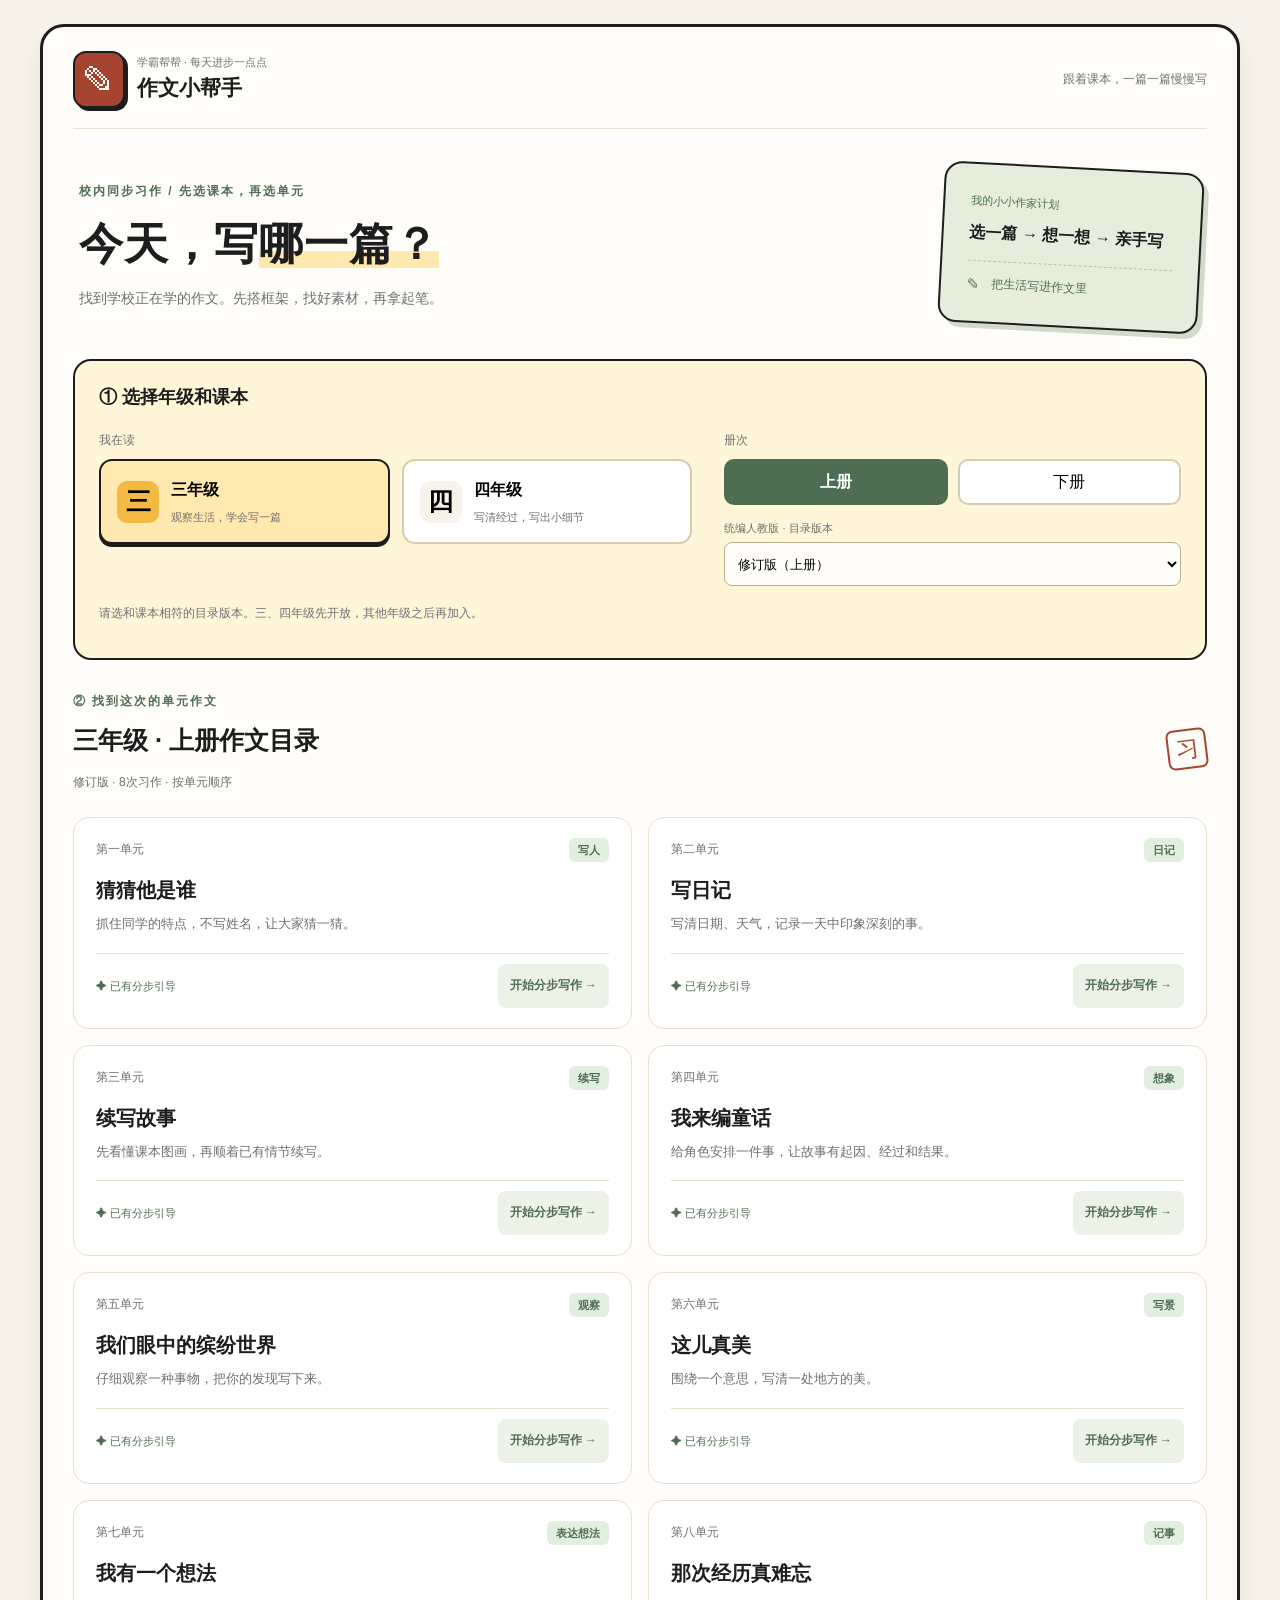
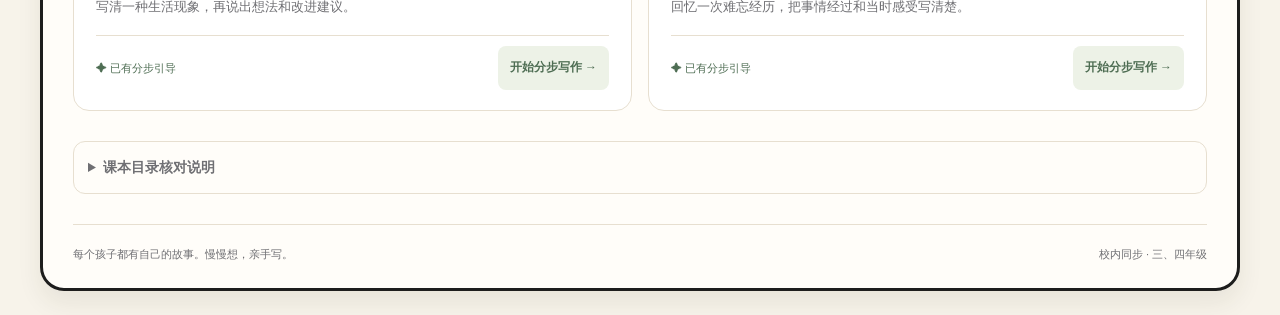
==== course.html @ c0db5a36 "Complete guided composition lessons for grades three and four" ====
<!doctype html>
<html lang="zh-CN"><head><meta charset="utf-8"><meta name="viewport" content="width=device-width,initial-scale=1"><meta name="theme-color" content="#f7f3ea"><title>作文小帮手 · 学霸帮帮</title><link rel="stylesheet" href="styles.css"><link rel="stylesheet" href="catalog.css"><link rel="stylesheet" href="course.css"></head><body><main class="app-shell">
<header class="topbar"><a class="brand" href="index.html"><span class="brand-mark">✎</span><span><small>学霸帮帮 · 每天进步一点点</small><strong>作文小帮手</strong></span></a><span id="save-status" role="status">素材保存在这台设备</span></header>
<div class="topic-heading"><a class="secondary" id="back-catalog" href="index.html">← 返回作文目录</a><div><p class="eyebrow" id="topic-context"></p><h1 id="topic-title"></h1><p class="intro" id="topic-goal"></p></div></div>
<nav class="modes" aria-label="写作阶段"><button data-mode="outline">① 看全篇框架</button><button data-mode="prepare">② 一起找素材</button><button data-mode="write">③ 拿起笔来写</button></nav>
<div class="workspace"><aside class="map-panel"><div class="section-heading"><h2>我的作文树</h2><span id="progress"></span></div><p class="muted">点任一枝条，都能找到小提示</p><div class="tree-root" id="tree-title"></div><nav id="mindmap" class="tree" aria-label="作文思维导图"></nav><div class="paper-note">✎ 准备一张草稿纸<br>画符号，记关键词。<br>用自己的经历亲手写。</div><button class="text-button" id="restart">重新准备这一课</button></aside><section class="editor" id="editor" aria-labelledby="panel-title"></section></div>
<footer>每个孩子都有自己的故事。慢慢想，亲手写。<span>离线使用 · 无 AI · 进度仅存本机</span></footer></main><script src="catalog.js"></script><script src="courses.js"></script><script src="course-app.js"></script></body></html>
---- styles.css ----
:root{--bg:#f7f3ea;--panel:#fffdf9;--ink:#1d1d1d;--muted:#6f6f73;--accent:#f4b942;--accent-soft:#ffe9ae;--line:#e7dfd0;--green:#4ea66a;--moss:#4e6d53;--shadow:0 12px 25px rgba(54,46,22,.08)}
*{box-sizing:border-box}body{margin:0;background:var(--bg);color:var(--ink);font-family:"Microsoft YaHei","PingFang SC","Segoe UI",sans-serif;padding:24px;line-height:1.65}button,input{font:inherit}button{cursor:pointer;min-height:44px}button:disabled{cursor:default;opacity:.45}button:focus-visible,a:focus-visible,input:focus-visible,summary:focus-visible{outline:3px solid var(--moss);outline-offset:4px}a{color:inherit;text-decoration:none}.app-shell{max-width:1200px;margin:auto;background:var(--panel);border:3px solid var(--ink);border-radius:24px;box-shadow:var(--shadow);padding:24px 30px}.topbar,.section-heading{display:flex;align-items:center;justify-content:space-between;gap:15px}.topbar{border-bottom:1px solid var(--line);padding-bottom:20px}.brand{display:flex;gap:12px;align-items:center}.brand-mark{font-size:32px;background:var(--accent);border:2px solid var(--ink);border-radius:13px;width:52px;text-align:center;box-shadow:3px 3px 0 var(--ink)}.brand small,.brand strong{display:block}.brand small{font-size:11px;color:var(--muted)}.brand strong{font-size:21px}#save-status{font-size:12px;color:var(--muted)}.hero{display:grid;grid-template-columns:1.3fr 1fr;align-items:center;gap:30px;padding:32px 12px}.eyebrow{font-size:12px;letter-spacing:2px;color:var(--moss);font-weight:bold}h1{font-size:42px;line-height:1.35;margin:10px 0;letter-spacing:1px}h1 span{background:linear-gradient(transparent 65%,var(--accent-soft) 65%)}.hero p{color:var(--muted);font-size:14px}.paper-art{max-width:360px;justify-self:center;transform:rotate(3deg);padding:22px;background:#fff6da;border:2px solid var(--ink);border-radius:15px;box-shadow:7px 7px 0 #e6dfcc;text-align:center}.paper-art div{border:2px solid var(--ink);border-radius:30px;padding:8px;background:white;margin:15px}.paper-art span:not(.art-label){font-size:12px;background:#e1efdf;border-radius:8px;padding:8px}.art-label{font-weight:bold;font-size:12px}.modes{display:flex;gap:8px;border-bottom:1px solid var(--line);padding-bottom:20px}.modes button{flex:1;border:2px solid var(--line);border-radius:12px;background:white;padding:10px;font-weight:bold}.modes button.active{border-color:var(--ink);background:var(--accent);box-shadow:0 3px 0 var(--ink)}.workspace{display:grid;grid-template-columns:310px minmax(0,1fr);gap:24px;padding-top:26px}.map-panel{padding:18px;background:#f4f5ed;border:1px solid #dce2d6;border-radius:18px;align-self:start;position:sticky;top:16px}h2{font-size:20px;margin:0}#progress{font-size:12px;color:var(--moss)}.muted{font-size:12px;color:var(--muted)}.tree-root{background:var(--moss);color:white;text-align:center;padding:13px;border-radius:12px;font-weight:bold;font-size:14px}.tree{margin:14px 0 14px 10px;border-left:2px solid #bbcdb7;padding-left:20px;display:grid;gap:9px}.node{position:relative;text-align:left;border:1px solid #cbd6c4;background:white;border-radius:10px;padding:10px 12px;font-size:14px}.node:before{content:"";position:absolute;left:-22px;top:50%;width:20px;border-top:2px solid #bbcdb7}.node small{display:block;color:var(--muted);font-size:11px}.node.active{border:2px solid var(--ink);background:var(--accent-soft)}.node.done .node-label:after{content:" ✓";color:var(--moss)}.paper-note{font-size:13px;color:#705b33;background:#fff1d3;border-radius:10px;padding:14px}.text-button{border:0;background:transparent;color:var(--muted);font-size:12px;margin-top:10px;text-decoration:underline}.editor{border:2px solid var(--ink);border-radius:18px;background:white;padding:26px;min-width:0}.tag{display:inline-block;background:#e1efdf;color:var(--moss);border-radius:6px;padding:3px 9px;font-size:11px;font-weight:bold}.editor h2{font-size:25px;margin:12px 0}.intro{color:var(--muted);font-size:14px}.budget{display:grid;gap:8px;margin:20px 0}.budget button{display:flex;justify-content:space-between;align-items:center;text-align:left;background:var(--panel);border:1px solid var(--line);border-radius:10px;padding:10px 14px}.budget small{color:var(--muted)}.primary,.secondary{padding:11px 18px;border:2px solid var(--ink);border-radius:10px;font-weight:bold}.primary{background:var(--accent);box-shadow:0 3px 0 var(--ink)}.secondary{background:white}.actions{display:flex;gap:10px;justify-content:space-between;margin-top:24px}.question{border:0;padding:0;margin:18px 0}.question legend{font-size:15px;font-weight:bold;margin-bottom:10px}.choices{display:flex;flex-wrap:wrap;gap:9px}.choice{border:1px solid var(--line);border-radius:10px;background:var(--panel);padding:9px 13px}.choice[aria-pressed=true]{background:var(--accent-soft);border:2px solid var(--ink)}.input-label{display:block;margin:14px 0;font-size:14px}input{border:1px solid #bcb6a8;border-radius:8px;padding:9px;width:100%;margin-top:6px;background:var(--panel)}.hint,.example,.saved-material{padding:15px 18px;border-radius:12px;margin:18px 0;font-size:14px}.hint{background:#fff4d9;border:1px dashed #d8b45e}.example{background:#eef4ec;border:1px solid #d6e3d0}.example p{margin:8px 0}.example small{color:var(--moss)}.saved-material{background:var(--panel);border:1px solid var(--line)}.words{display:flex;gap:8px;flex-wrap:wrap;margin:10px 0}.words span{background:white;border:1px solid #d6e3d0;border-radius:6px;padding:3px 9px;font-size:12px}.check{display:flex;gap:9px;align-items:flex-start;margin:15px 0;font-size:14px}.check input{width:18px;height:18px;margin:4px 0;flex:none}details{margin:18px 0;border:1px solid var(--line);border-radius:12px;padding:14px}summary{cursor:pointer;font-size:14px;font-weight:bold}.sample-body{white-space:pre-line;font-size:15px;line-height:2;text-indent:2em}.feedback{color:var(--moss);font-size:13px}.feedback.wrong{color:#a23f30}.writing-checks{background:#eef4ec;padding:16px;border-radius:12px}footer{display:flex;justify-content:space-between;color:var(--muted);font-size:11px;margin-top:30px;padding-top:20px;border-top:1px solid var(--line)}@media(max-width:850px){body{padding:12px}.app-shell{padding:18px}.hero{grid-template-columns:1fr;padding:22px 0}.paper-art{display:none}h1{font-size:34px}.workspace{grid-template-columns:1fr}.map-panel{position:static}.tree{grid-template-columns:repeat(2,minmax(0,1fr))}.editor{padding:18px}#save-status{max-width:125px}.modes button{font-size:12px;padding:8px}footer{display:block}}@media print{body{padding:0;background:white}.app-shell{border:0;box-shadow:none}.hero,.modes,.actions,.text-button,.topbar,#save-status,footer{display:none}.workspace{display:block}.map-panel{position:static;break-inside:avoid}.editor{margin-top:20px;border:1px solid #ddd}.tree{grid-template-columns:repeat(2,1fr)}details>*{display:block!important}.check input{appearance:auto}}

.brand-mark{background:#a64432;color:#fffdf9}.editor{scroll-margin-top:20px}.node{overflow-wrap:anywhere}
---- catalog.css ----
.catalog-hero{display:flex;align-items:center;justify-content:space-between;gap:30px;padding:38px 6px 32px}.catalog-hero h1{font-size:44px}.catalog-hero h1 span{background:linear-gradient(transparent 65%,var(--accent-soft) 65%)}.catalog-hero p:not(.eyebrow){color:var(--muted);font-size:14px}.catalog-sticker{background:#e6eddc;border:2px solid var(--ink);border-radius:18px;padding:23px 26px;transform:rotate(3deg);box-shadow:5px 5px 0 #d2dbc9;min-width:260px;line-height:2.4}.catalog-sticker span,.catalog-sticker strong{display:block}.catalog-sticker span{font-size:11px;color:var(--moss)}.catalog-sticker strong{font-size:16px}.catalog-sticker div{border-top:1px dashed #b5c3aa;font-size:12px;color:var(--moss);padding-top:8px;margin-top:8px}.header-note{font-size:12px;color:var(--muted)}.book-picker{background:#fff5d9;border:2px solid var(--ink);border-radius:18px;padding:22px 24px}.book-picker h2{font-size:18px}.picker-grid{display:grid;grid-template-columns:1.3fr 1fr;gap:32px;margin:18px 0}.picker-label,.edition-label{display:block;font-size:12px;color:var(--muted);margin-bottom:8px}.grade-options{display:flex;gap:12px}.grade-options button{display:flex;align-items:center;gap:12px;flex:1;border:2px solid #d8ccae;background:white;border-radius:13px;padding:16px;text-align:left}.grade-number{display:grid;place-items:center;border-radius:10px;background:#f7f3ea;width:42px;height:42px;font-size:25px;font-weight:bold;flex:none}.grade-options small{display:block;color:var(--muted);font-size:11px;margin-top:5px}.grade-options button.active{border-color:var(--ink);background:var(--accent-soft);box-shadow:0 3px 0 var(--ink)}.grade-options button.active .grade-number{background:var(--accent)}.semester-options{display:flex;gap:10px;margin-bottom:14px}.semester-options button{border:2px solid #d8ccae;border-radius:10px;padding:8px 24px;background:white;flex:1}.semester-options button.active{background:var(--moss);border-color:var(--moss);color:white;font-weight:bold}.edition-label{font-size:11px;margin:10px 0 5px}select{font:inherit;width:100%;padding:9px;border:1px solid #bcaf8f;border-radius:8px;background:var(--panel);min-height:44px;font-size:13px}select:focus-visible{outline:3px solid var(--moss);outline-offset:3px}.catalog-section{padding-top:32px}.catalog-section h2{font-size:25px}.catalog-section .eyebrow{margin:0 0 8px}.catalog-seal{width:40px;height:40px;border:2px solid #a64432;color:#a64432;border-radius:7px;display:grid;place-items:center;font-size:23px;transform:rotate(-7deg)}.catalog-grid{display:grid;grid-template-columns:repeat(2,minmax(0,1fr));gap:16px;margin-top:12px}.lesson-card{border:1px solid var(--line);border-radius:16px;padding:20px 22px;background:white;display:flex;flex-direction:column;transition:border-color .15s}.lesson-card:hover{border-color:#9cae92}.lesson-meta{display:flex;align-items:center;justify-content:space-between;gap:12px;font-size:12px;color:var(--muted)}.lesson-card h3{font-size:20px;margin:12px 0 6px}.lesson-card p{color:var(--muted);font-size:13px;margin:0 0 18px;flex:1}.lesson-bottom{display:flex;align-items:center;justify-content:space-between;gap:10px;border-top:1px solid var(--line);padding-top:10px}.lesson-bottom small{font-size:11px;color:var(--moss)}.lesson-link{border:0;border-radius:8px;background:#edf2e7;color:var(--moss);font-weight:bold;padding:7px 12px;font-size:12px}.lesson-link:hover{background:var(--accent-soft)}.topic-detail{margin-top:26px;padding:24px;border:2px solid var(--ink);border-radius:18px;background:white;scroll-margin-top:20px}.topic-detail h2{font-size:26px}.lesson-route{margin:20px 0;border-left:2px solid #c6d4bd;padding-left:18px}.lesson-route h3{font-size:16px}.lesson-route>div{display:flex;align-items:center;gap:12px;margin:8px 0;background:#f4f6ee;border-radius:10px;padding:10px;font-size:14px}.lesson-route>div span{border-radius:50%;background:#dfe9d4;width:27px;text-align:center;font-size:12px}.start-topic{display:inline-block;margin-top:20px}.availability-note{font-size:13px;color:var(--muted);margin-top:20px}.empty-catalog{grid-column:1/-1;padding:25px;border:1px dashed #c6bda9;border-radius:12px;background:#fffaf0}.empty-catalog p{color:var(--muted);font-size:14px}.catalog-sources{font-size:12px;color:var(--muted);margin-top:30px}.catalog-sources a{color:var(--moss);text-decoration:underline}.topic-heading{display:flex;align-items:center;gap:20px;margin-top:20px}.topic-heading h2{font-size:25px}.topic-heading p{margin:5px 0}.topic-heading a{flex:none;font-size:12px}.topic-heading+.hero{padding-top:16px}.topic-heading+.hero h1{font-size:30px}.topic-heading+.hero .paper-art{transform:rotate(2deg);font-size:12px;padding:12px}.topic-heading+.hero .paper-art p{margin:7px}.topic-heading+.hero .paper-art div{margin:8px}.topic-heading+.hero .eyebrow{display:none}[hidden]{display:none!important}@media(max-width:850px){.catalog-hero{padding:25px 0;display:block}.catalog-hero h1{font-size:34px}.catalog-sticker{display:none}.picker-grid{grid-template-columns:1fr;gap:20px}.book-picker{padding:18px}.grade-options button{padding:12px;gap:8px}.catalog-grid{grid-template-columns:1fr}.header-note{max-width:95px;text-align:right;font-size:11px}.topic-heading{display:block}.topic-heading a{display:inline-block;margin-bottom:14px}.lesson-bottom{flex-wrap:wrap}.catalog-section h2{font-size:22px}}@media(max-width:380px){.grade-options{flex-direction:column}.grade-options button{flex:none}.lesson-card{padding:16px}.catalog-hero h1{font-size:30px}}@media print{.topic-heading a{display:none}.catalog-shell .book-picker,.catalog-shell .catalog-sources{display:none}.lesson-card{break-inside:avoid}}
.catalog-shell .grade-options strong{white-space:nowrap}
@media(max-width:600px){.grade-options button{flex-direction:column;align-items:flex-start}.grade-options small{line-height:1.7}.header-note{max-width:85px}}
---- course.css ----
.topic-heading h1{font-size:32px;margin:8px 0}.course-sample{white-space:pre-wrap;line-height:2;font-size:15px}.course-sample p{margin:12px 0;text-indent:2em}.course-sample.letter p,.course-sample.poem p{text-indent:0}.budget button span{max-width:75%}.paper-task{background:#fff4d9;border-left:4px solid var(--accent);padding:14px;margin:18px 0}.node small{line-height:1.5}.course-note{font-size:13px;color:var(--moss)}.format-card{white-space:pre-line;background:#f4f5ed;padding:16px;border-radius:12px}.check-list{display:grid;gap:6px}.course-summary{padding-left:20px}.course-summary li{margin:10px 0}.choice{text-align:left}.course-sample{overflow-wrap:anywhere}@media(max-width:500px){.topic-heading h1{font-size:26px}.actions{flex-wrap:wrap}.budget button{gap:10px}.topic-heading{gap:16px}}@media print{.topic-heading .secondary,.question,.course-next,.writing-checks{display:none}.course-sample{font-size:12pt}.editor details{break-inside:avoid}}
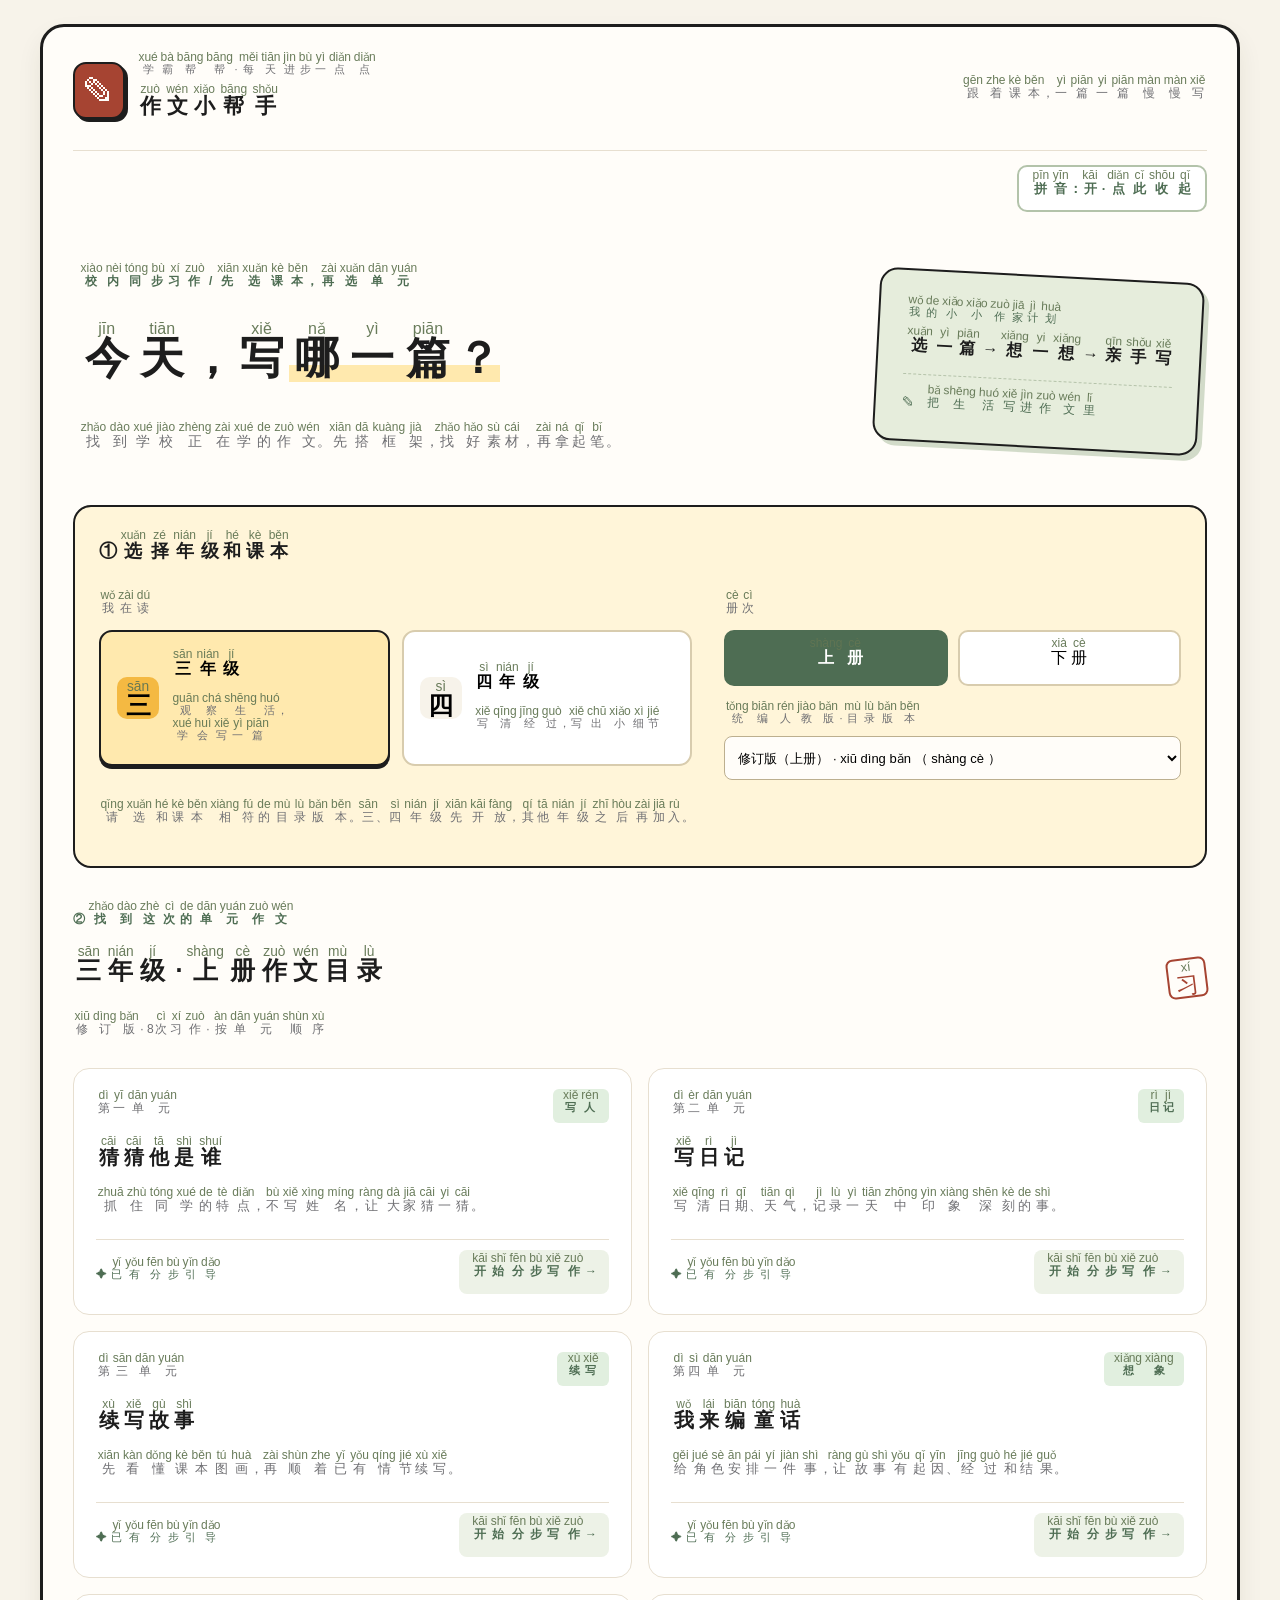
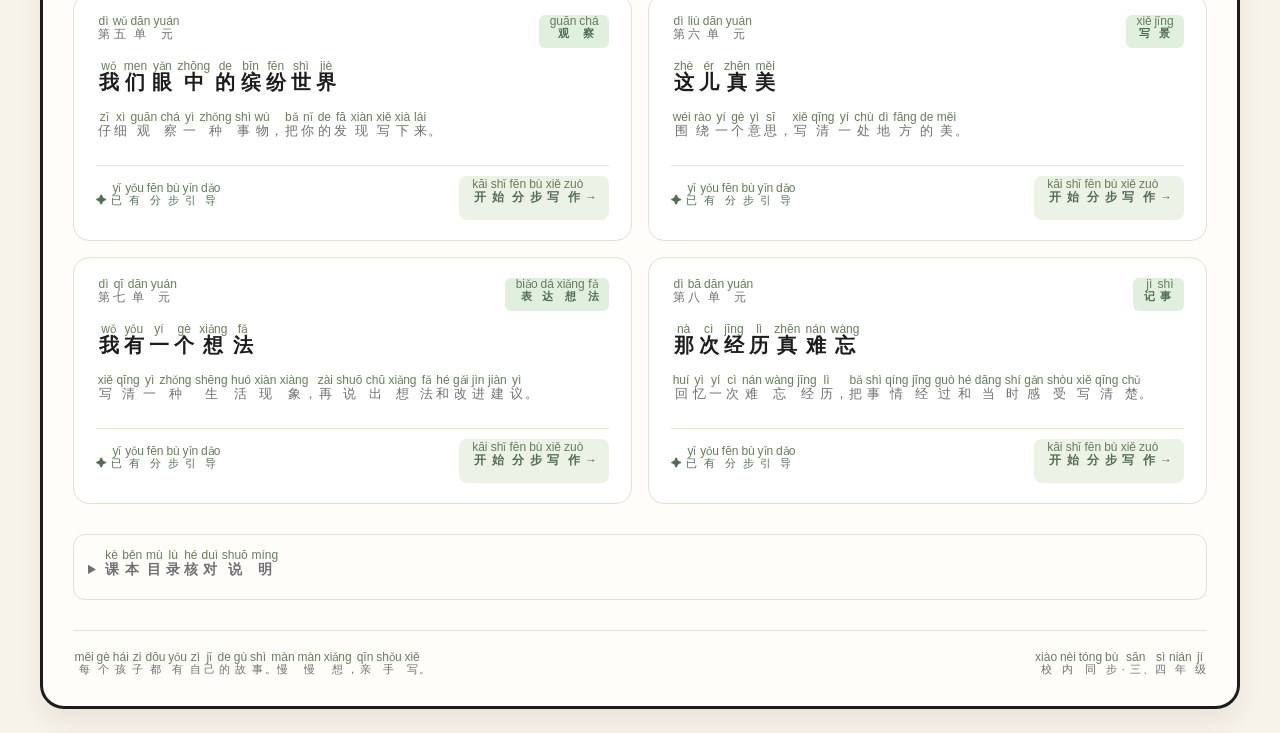
==== commit f835d3ea: "Add offline pinyin reading aid for all grade three lessons" ====
--- a/course.html
+++ b/course.html
@@ -1,7 +1,7 @@
 <!doctype html>
-<html lang="zh-CN"><head><meta charset="utf-8"><meta name="viewport" content="width=device-width,initial-scale=1"><meta name="theme-color" content="#f7f3ea"><title>作文小帮手 · 学霸帮帮</title><link rel="stylesheet" href="styles.css"><link rel="stylesheet" href="catalog.css"><link rel="stylesheet" href="course.css"></head><body><main class="app-shell">
+<html lang="zh-CN"><head><meta charset="utf-8"><meta name="viewport" content="width=device-width,initial-scale=1"><meta name="theme-color" content="#f7f3ea"><title>作文小帮手 · 学霸帮帮</title><link rel="stylesheet" href="styles.css"><link rel="stylesheet" href="catalog.css"><link rel="stylesheet" href="course.css"><link rel="stylesheet" href="pinyin.css"></head><body><main class="app-shell">
 <header class="topbar"><a class="brand" href="index.html"><span class="brand-mark">✎</span><span><small>学霸帮帮 · 每天进步一点点</small><strong>作文小帮手</strong></span></a><span id="save-status" role="status">素材保存在这台设备</span></header>
 <div class="topic-heading"><a class="secondary" id="back-catalog" href="index.html">← 返回作文目录</a><div><p class="eyebrow" id="topic-context"></p><h1 id="topic-title"></h1><p class="intro" id="topic-goal"></p></div></div>
 <nav class="modes" aria-label="写作阶段"><button data-mode="outline">① 看全篇框架</button><button data-mode="prepare">② 一起找素材</button><button data-mode="write">③ 拿起笔来写</button></nav>
 <div class="workspace"><aside class="map-panel"><div class="section-heading"><h2>我的作文树</h2><span id="progress"></span></div><p class="muted">点任一枝条，都能找到小提示</p><div class="tree-root" id="tree-title"></div><nav id="mindmap" class="tree" aria-label="作文思维导图"></nav><div class="paper-note">✎ 准备一张草稿纸<br>画符号，记关键词。<br>用自己的经历亲手写。</div><button class="text-button" id="restart">重新准备这一课</button></aside><section class="editor" id="editor" aria-labelledby="panel-title"></section></div>
-<footer>每个孩子都有自己的故事。慢慢想，亲手写。<span>离线使用 · 无 AI · 进度仅存本机</span></footer></main><script src="catalog.js"></script><script src="courses.js"></script><script src="course-app.js"></script></body></html>
+<footer>每个孩子都有自己的故事。慢慢想，亲手写。<span>离线使用 · 无 AI · 进度仅存本机</span></footer></main><script src="catalog.js"></script><script src="courses.js"></script><script src="course-app.js"></script><script src="vendor/pinyin-pro-3.29.4.js"></script><script src="pinyin-support.js"></script></body></html>
--- a/pinyin.css
+++ b/pinyin.css
@@ -0,0 +1,4 @@
+.pinyin-toolbar{display:flex;justify-content:flex-end;margin:14px 0 0}.pinyin-toolbar button{font-size:13px;padding:7px 12px;color:var(--moss);border-color:#b3c3aa;box-shadow:none}.reading-ruby{ruby-align:center;white-space:nowrap;padding:0 .13em;line-height:2.25}.reading-ruby rt{font-size:clamp(12px,.55em,16px);font-weight:normal;letter-spacing:0;color:#627653;font-family:"Segoe UI","Microsoft YaHei",sans-serif;line-height:1.3;user-select:none}.with-pinyin h1{line-height:1.9;letter-spacing:0}.with-pinyin h2,.with-pinyin h3{line-height:2.2}.with-pinyin p,.with-pinyin .node,.with-pinyin .choice,.with-pinyin .check,.with-pinyin .paper-note,.with-pinyin legend,.with-pinyin .lesson-link,.with-pinyin .modes button{line-height:2.4}.with-pinyin .words span{line-height:2.5;padding-top:7px}.with-pinyin .budget button{gap:12px}.with-pinyin .grade-options strong{white-space:normal}.with-pinyin .brand small{line-height:2.3}.with-pinyin .brand strong{line-height:2.1}.with-pinyin .tree-root{line-height:2.4}.with-pinyin .sample-body{line-height:2.6}.with-pinyin .section-heading{flex-wrap:wrap}.with-pinyin .modes button{padding:12px 8px}.with-pinyin .lesson-route>div strong{min-width:0}.with-pinyin .reading-ruby rt{opacity:.95}@media(max-width:850px){.with-pinyin .tree{grid-template-columns:1fr}.with-pinyin .topic-heading h1{font-size:27px}.with-pinyin .topbar{align-items:flex-start}.with-pinyin #save-status{max-width:100px}.with-pinyin .modes{gap:5px}.with-pinyin .modes button{font-size:12px}.with-pinyin .paper-note{line-height:2.5}.with-pinyin .brand strong{font-size:18px}.with-pinyin .brand small{font-size:10px}}@media print{.pinyin-toolbar{display:none}.reading-ruby rt{color:#333}.with-pinyin .tree{grid-template-columns:repeat(2,minmax(0,1fr))}}
+.pinyin-text{min-width:0;overflow-wrap:anywhere}.with-pinyin .modes button{min-width:0}.with-pinyin .topbar>*{min-width:0}.with-pinyin .choice{max-width:100%}.with-pinyin .brand>span:last-child{min-width:0}
+.pinyin-text{background:transparent!important;border:0!important;border-radius:0!important;padding:0!important;margin:0!important;font-size:inherit!important;font-weight:inherit!important;letter-spacing:inherit!important;color:inherit!important;width:auto!important}.pinyin-toolbar button{line-height:2.3}
+.tree-root .reading-ruby rt{color:#f2f6ec}
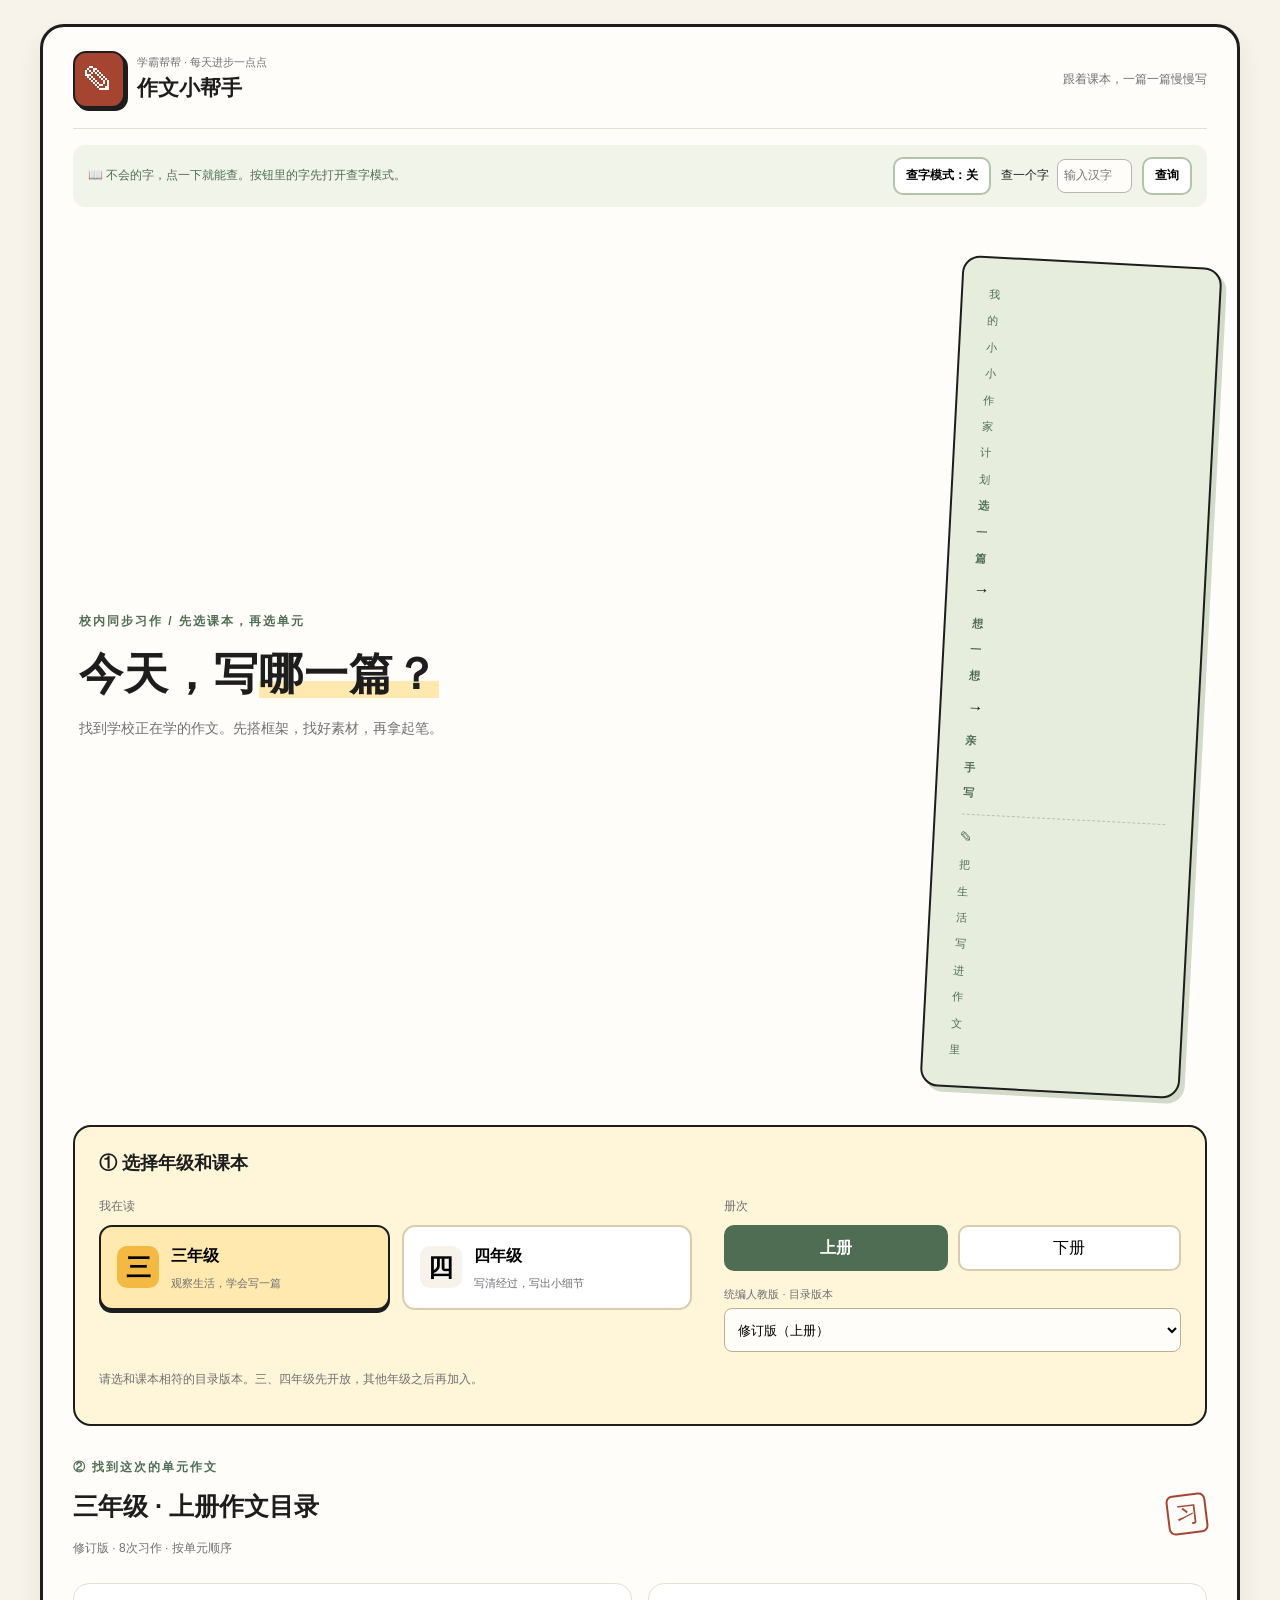
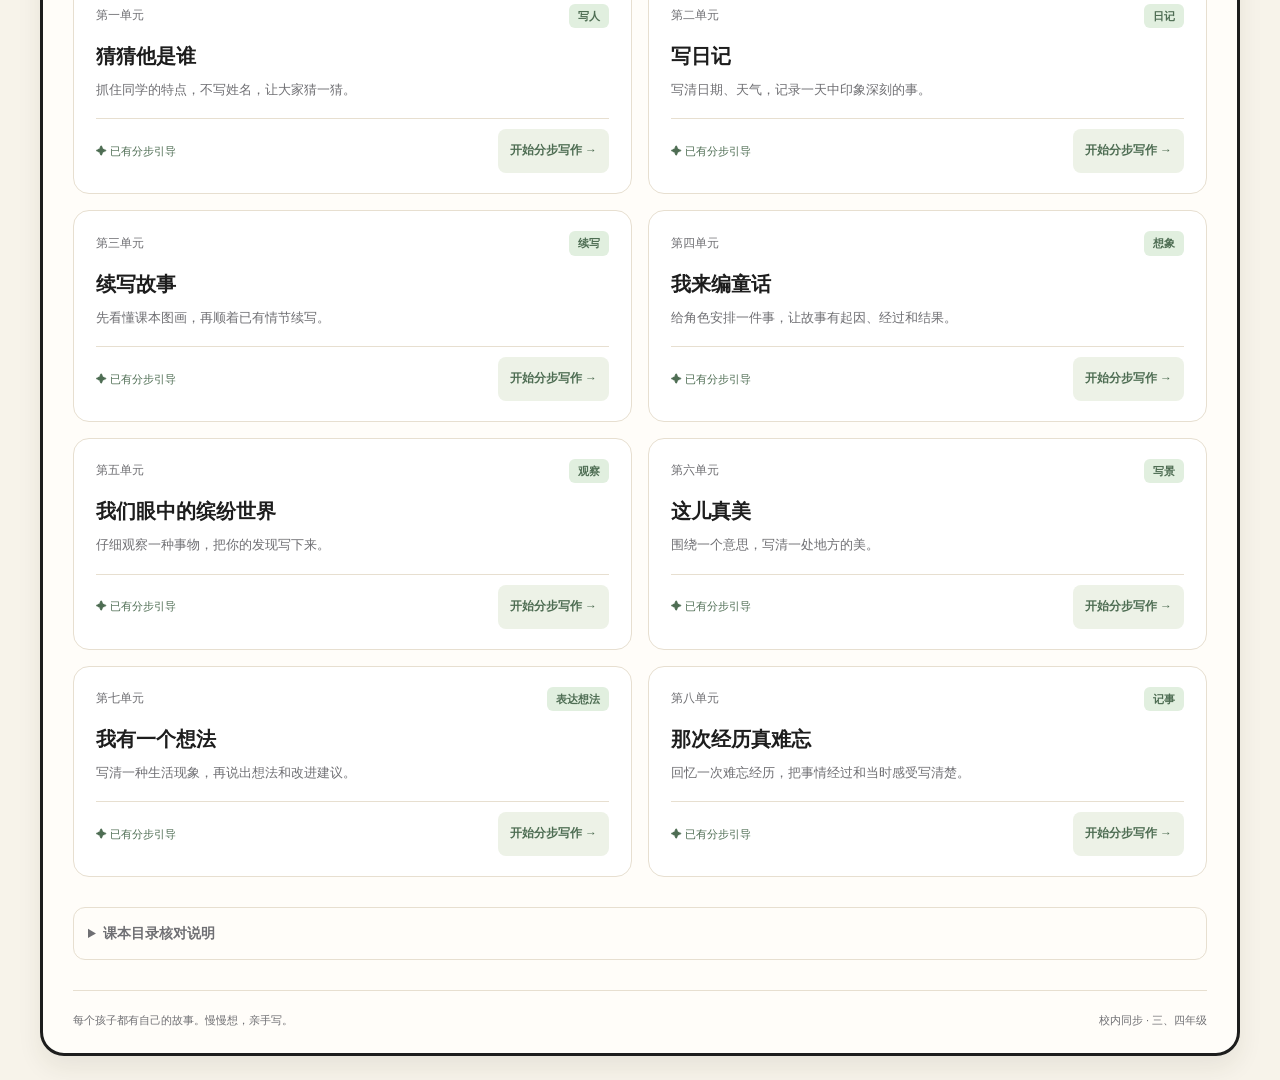
==== commit 8ee38733: "Replace page pinyin with offline dictionary and visual writing maps" ====
--- a/course.html
+++ b/course.html
@@ -1,7 +1,7 @@
 <!doctype html>
-<html lang="zh-CN"><head><meta charset="utf-8"><meta name="viewport" content="width=device-width,initial-scale=1"><meta name="theme-color" content="#f7f3ea"><title>作文小帮手 · 学霸帮帮</title><link rel="stylesheet" href="styles.css"><link rel="stylesheet" href="catalog.css"><link rel="stylesheet" href="course.css"><link rel="stylesheet" href="pinyin.css"></head><body><main class="app-shell">
+<html lang="zh-CN"><head><meta charset="utf-8"><meta name="viewport" content="width=device-width,initial-scale=1"><meta name="theme-color" content="#f7f3ea"><title>作文小帮手 · 学霸帮帮</title><link rel="stylesheet" href="styles.css"><link rel="stylesheet" href="catalog.css"><link rel="stylesheet" href="course.css"><link rel="stylesheet" href="dictionary.css"><link rel="stylesheet" href="mindmap.css"></head><body><main class="app-shell">
 <header class="topbar"><a class="brand" href="index.html"><span class="brand-mark">✎</span><span><small>学霸帮帮 · 每天进步一点点</small><strong>作文小帮手</strong></span></a><span id="save-status" role="status">素材保存在这台设备</span></header>
 <div class="topic-heading"><a class="secondary" id="back-catalog" href="index.html">← 返回作文目录</a><div><p class="eyebrow" id="topic-context"></p><h1 id="topic-title"></h1><p class="intro" id="topic-goal"></p></div></div>
 <nav class="modes" aria-label="写作阶段"><button data-mode="outline">① 看全篇框架</button><button data-mode="prepare">② 一起找素材</button><button data-mode="write">③ 拿起笔来写</button></nav>
 <div class="workspace"><aside class="map-panel"><div class="section-heading"><h2>我的作文树</h2><span id="progress"></span></div><p class="muted">点任一枝条，都能找到小提示</p><div class="tree-root" id="tree-title"></div><nav id="mindmap" class="tree" aria-label="作文思维导图"></nav><div class="paper-note">✎ 准备一张草稿纸<br>画符号，记关键词。<br>用自己的经历亲手写。</div><button class="text-button" id="restart">重新准备这一课</button></aside><section class="editor" id="editor" aria-labelledby="panel-title"></section></div>
-<footer>每个孩子都有自己的故事。慢慢想，亲手写。<span>离线使用 · 无 AI · 进度仅存本机</span></footer></main><script src="catalog.js"></script><script src="courses.js"></script><script src="course-app.js"></script><script src="vendor/pinyin-pro-3.29.4.js"></script><script src="pinyin-support.js"></script></body></html>
+<footer>每个孩子都有自己的故事。慢慢想，亲手写。<span>离线使用 · 无 AI · 进度仅存本机</span></footer></main><script src="catalog.js"></script><script src="courses.js"></script><script src="mindmap.js"></script><script src="course-app.js"></script><script src="vendor/pinyin-pro-3.29.4.js"></script><script src="dictionary-data.js"></script><script src="dictionary-support.js"></script></body></html>
--- a/dictionary.css
+++ b/dictionary.css
@@ -0,0 +1,2 @@
+.dictionary-toolbar{display:flex;gap:10px;align-items:center;flex-wrap:wrap;margin:16px 0;padding:12px 15px;background:#f0f4e9;border-radius:12px}.dictionary-toolbar p{margin:0;flex:1;font-size:12px;color:var(--moss)}.dictionary-toolbar button{font-size:12px;min-height:38px;padding:6px 11px;border-color:#b2c4a8;box-shadow:none}.dictionary-toolbar label{font-size:12px;display:flex;align-items:center;gap:8px}.dictionary-toolbar input{width:75px;margin:0;padding:6px}.lookup-text{background:transparent!important;border:0!important;border-radius:0!important;padding:0!important;margin:0!important;font:inherit!important;letter-spacing:inherit!important;color:inherit!important;width:auto!important;min-width:0}.lookup-char{font:inherit;color:inherit;background:transparent!important;border:0!important;border-radius:0!important;padding:0!important;margin:0!important;cursor:help}.lookup-char:hover,.lookup-selected{color:#4e6d53;text-decoration:underline;text-decoration-style:dotted;text-underline-offset:3px}.lookup-mode .lookup-char{cursor:help}.dictionary-bubble{position:fixed;z-index:1000;max-height:calc(100dvh - 24px);overflow:auto;background:#fffdf9;border:2px solid #314e37;border-radius:16px;padding:18px;box-shadow:0 10px 36px #25312130;line-height:1.65}.dictionary-head{display:flex;align-items:center;gap:16px}.dictionary-head strong{font-size:38px;line-height:1.3}.dictionary-head>span{font-size:21px;color:var(--moss)}.dictionary-head button{margin-left:auto;border:0;background:#edf2e7;border-radius:50%;font-size:25px;width:38px;min-height:38px}.dictionary-bubble small{font-size:11px;color:var(--muted)}.dictionary-bubble h4{margin:12px 0 4px;font-size:14px;color:var(--moss)}.dictionary-bubble p{font-size:14px;margin:0;white-space:pre-line}.dictionary-bubble details{margin:12px 0 0;padding:10px}.dictionary-bubble[hidden]{display:none}@media(max-width:600px){.dictionary-toolbar p{flex-basis:100%}.dictionary-toolbar{gap:8px}.dictionary-toolbar input{width:70px}.dictionary-bubble{max-height:55dvh;font-size:14px}}@media print{.dictionary-toolbar,.dictionary-bubble{display:none}.lookup-char{text-decoration:none!important;color:inherit!important}}
+.map-center .lookup-char:hover,.map-center .lookup-selected,.tree-root .lookup-char:hover{color:#fff;text-decoration-color:#e9efca}button .lookup-char,a .lookup-char,label .lookup-char,summary .lookup-char{cursor:inherit}.lookup-mode button .lookup-char,.lookup-mode a .lookup-char,.lookup-mode label .lookup-char,.lookup-mode summary .lookup-char{cursor:help}
--- a/mindmap.css
+++ b/mindmap.css
@@ -0,0 +1 @@
+.writing-workspace{grid-template-columns:1fr}.visual-map-panel{position:static;padding:24px;background:#f8faf4}.visual-map-panel>#tree-title,.visual-map-panel>.muted,.visual-map-panel>.paper-note{display:none}.visual-map-panel .section-heading{margin-bottom:20px}.visual-map-panel #mindmap{margin:0;border:0;padding:0}.visual-map{--branch:#87aa82}.map-center{position:relative;display:flex;flex-direction:column;align-items:center;gap:2px;max-width:370px;margin:auto;background:var(--moss);color:white;border:2px solid #314e37;border-radius:24px;padding:15px 24px;box-shadow:0 5px 0 #dbe6d5}.map-center>span{font-size:24px;line-height:1}.map-center strong{font-size:22px}.map-center small{color:#e2eadc;font-size:12px}.map-center:after{content:"";position:absolute;top:100%;left:50%;height:62px;border-left:3px solid var(--branch)}.map-caption{position:relative;text-align:center;font-size:12px;color:var(--muted);margin:12px 0 30px;background:#f8faf4;z-index:1}.map-groups{display:grid;grid-template-columns:1fr 2fr 1fr;gap:24px;position:relative;padding-top:25px}.map-groups:before{content:"";position:absolute;top:0;left:12%;right:12%;border-top:3px solid var(--branch)}.map-branch{position:relative;min-width:0;border:1px solid #e1ddcb;border-radius:16px;padding:14px;background:#fffaf0}.map-branch:before{content:"";position:absolute;bottom:100%;height:25px;left:50%;border-left:3px solid var(--branch)}.map-branch h3{font-size:15px;line-height:1.5;margin:0 0 12px;display:flex;align-items:center;gap:5px}.branch-1{background:#eef5e9;border-color:#d1dfc6}.branch-2{background:#f8eef0;border-color:#e5d6da}.branch-leaves{display:grid;gap:12px}.branch-1 .branch-leaves{grid-template-columns:repeat(2,minmax(0,1fr))}.map-leaf{display:flex;flex-direction:column;gap:7px;min-width:0;max-width:100%;text-align:left;background:white;border:1px solid #d6dccf;border-radius:12px;padding:13px;line-height:1.6;color:var(--ink)}.leaf-heading{display:flex;align-items:flex-start;gap:6px}.leaf-heading strong{min-width:0;overflow-wrap:anywhere;font-size:14px}.leaf-number{background:#edf1e7;border-radius:50%;width:22px;flex:none;text-align:center;font-size:12px}.map-leaf small,.leaf-status{font-size:11px;color:var(--moss)}.leaf-material{font-size:12px;color:#666b5f;overflow-wrap:anywhere}.map-leaf.active{border:2px solid var(--ink);background:#fff4d7;box-shadow:0 3px 0 var(--accent)}.map-leaf.key-leaf{grid-column:1/-1;border:2px solid #73996b}.key-label{font-size:10px;background:#e6efd9;padding:1px 5px;border-radius:5px;white-space:nowrap;margin-left:auto}.leaf-parts{display:flex;flex-wrap:wrap;gap:6px;align-items:center;font-size:12px}.leaf-parts>span{background:#eef4e8;border-radius:6px;padding:4px 8px}.leaf-parts i{color:var(--moss);font-style:normal}.map-adjust{background:transparent;border:0;color:var(--moss);font-size:12px;text-decoration:underline;margin-bottom:10px;min-height:30px}.map-legend{display:flex;justify-content:center;gap:20px;flex-wrap:wrap;margin-top:22px;color:var(--muted);font-size:11px}.writing-workspace .editor{max-width:100%;scroll-margin-top:18px}@media(max-width:850px){.visual-map-panel{padding:16px}.map-groups{grid-template-columns:1fr;padding-top:0;margin-left:10px;padding-left:20px;border-left:3px solid var(--branch);gap:18px}.map-groups:before{display:none}.map-branch:before{height:0;width:20px;bottom:auto;top:30px;left:-22px;border:0;border-top:3px solid var(--branch)}.map-center:after{height:40px;left:12px}.map-caption{text-align:left;margin-bottom:24px}.branch-1 .branch-leaves{grid-template-columns:1fr}.map-center{font-size:18px}.map-center strong{font-size:20px}.map-legend{justify-content:flex-start;gap:8px;flex-direction:column}}@media print{.visual-map-panel{break-inside:auto}.map-adjust{display:none}.map-groups{grid-template-columns:1fr 2fr 1fr;border:0;padding-left:0}.map-groups:before{display:block}.map-branch{break-inside:avoid}.map-branch:before{display:none}.map-leaf{break-inside:avoid}.map-center:after{display:none}.map-caption{margin-bottom:12px}.branch-1 .branch-leaves{grid-template-columns:1fr}.map-legend{font-size:9pt}}
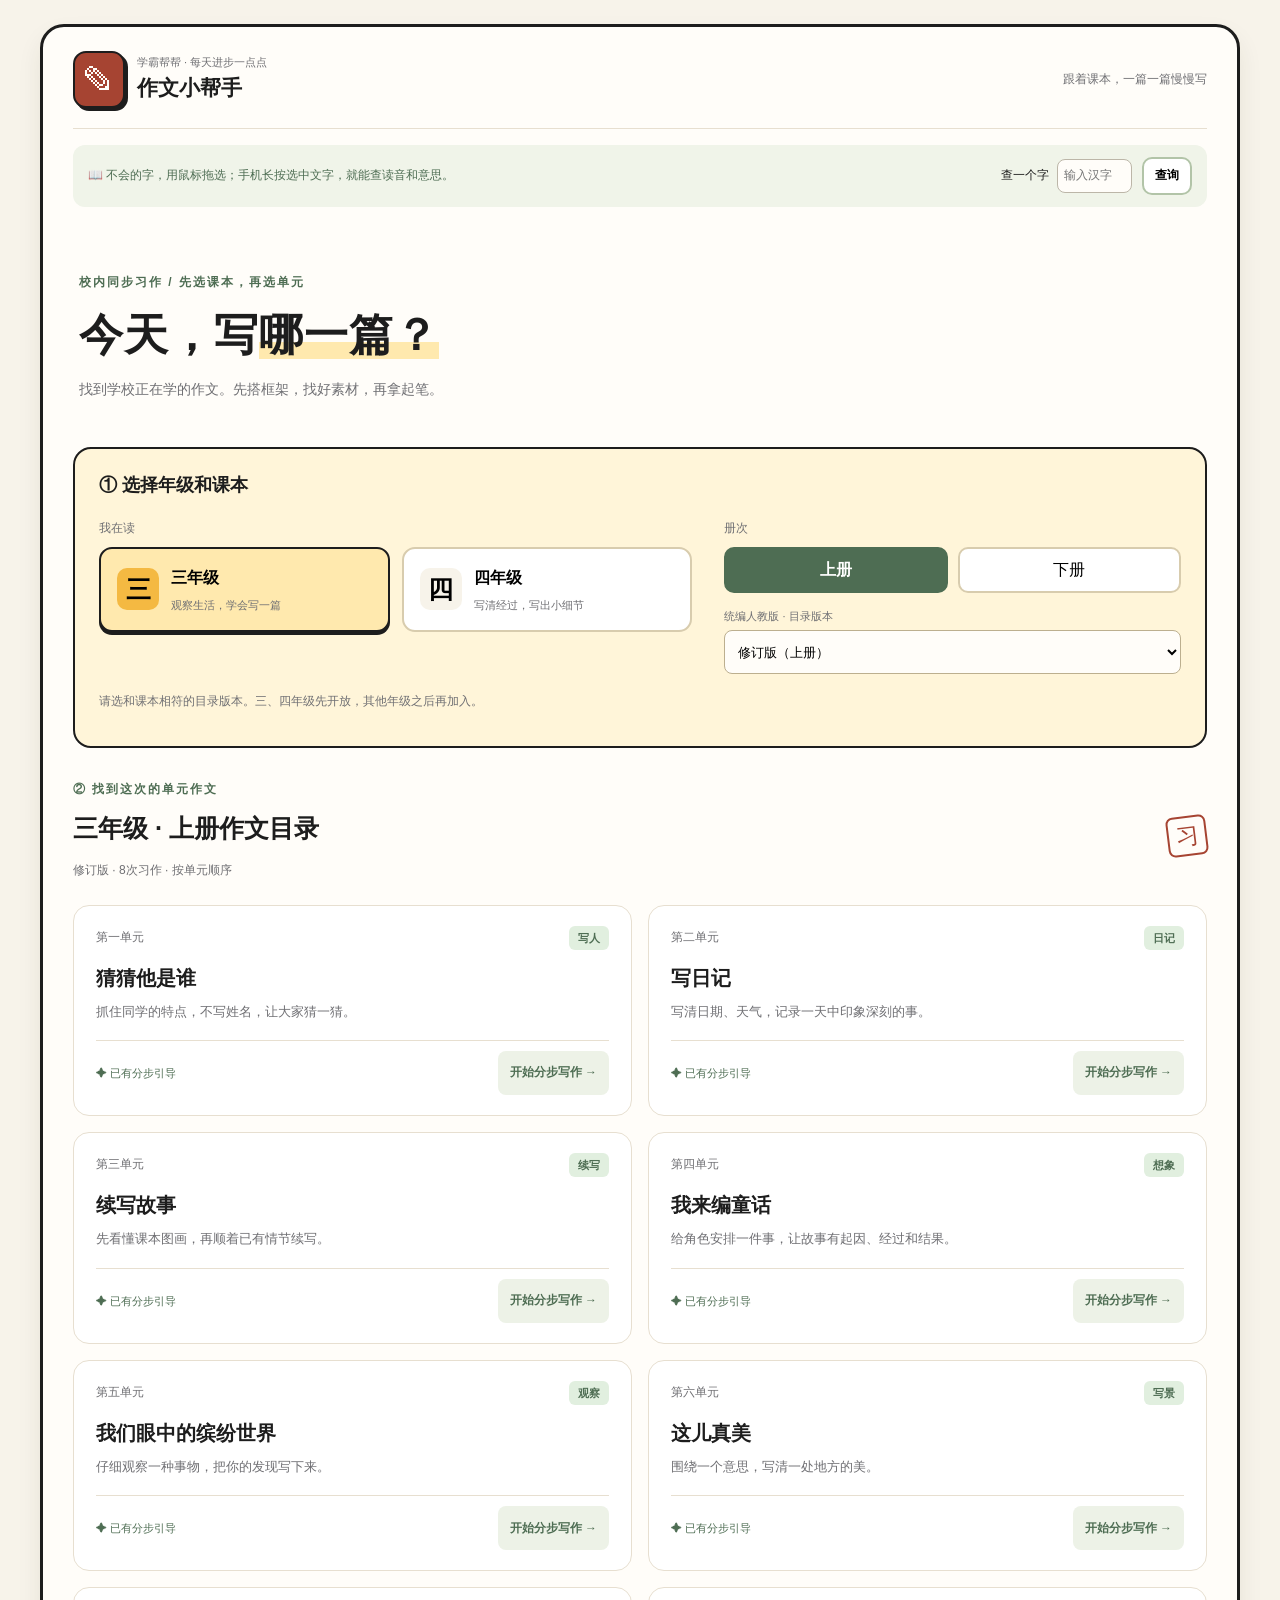
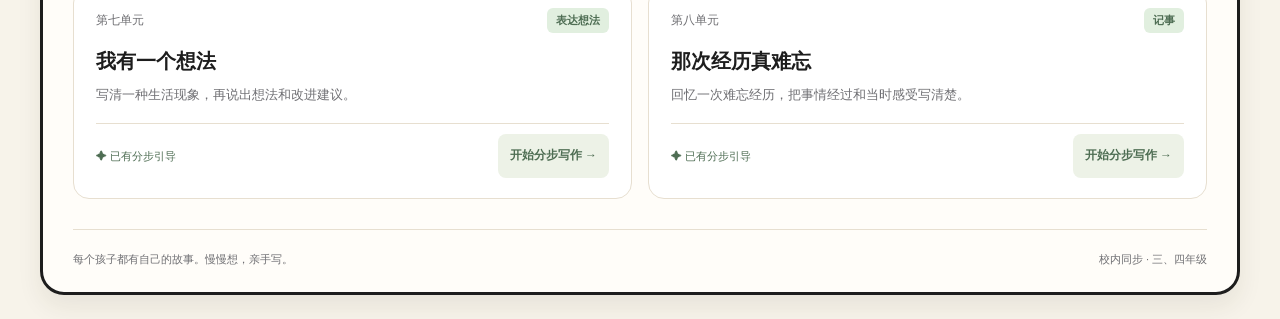
==== commit 3277a05a: "Build branching language cards and interactive grade-three writing guides" ====
--- a/course.html
+++ b/course.html
@@ -1,7 +1,7 @@
 <!doctype html>
-<html lang="zh-CN"><head><meta charset="utf-8"><meta name="viewport" content="width=device-width,initial-scale=1"><meta name="theme-color" content="#f7f3ea"><title>作文小帮手 · 学霸帮帮</title><link rel="stylesheet" href="styles.css"><link rel="stylesheet" href="catalog.css"><link rel="stylesheet" href="course.css"><link rel="stylesheet" href="dictionary.css"><link rel="stylesheet" href="mindmap.css"></head><body><main class="app-shell">
+<html lang="zh-CN"><head><meta charset="utf-8"><meta name="viewport" content="width=device-width,initial-scale=1"><meta name="theme-color" content="#f7f3ea"><title>作文小帮手 · 学霸帮帮</title><link rel="stylesheet" href="styles.css"><link rel="stylesheet" href="catalog.css"><link rel="stylesheet" href="course.css"><link rel="stylesheet" href="dictionary.css"><link rel="stylesheet" href="mindmap.css"><link rel="stylesheet" href="writing-guide.css"></head><body><main class="app-shell">
 <header class="topbar"><a class="brand" href="index.html"><span class="brand-mark">✎</span><span><small>学霸帮帮 · 每天进步一点点</small><strong>作文小帮手</strong></span></a><span id="save-status" role="status">素材保存在这台设备</span></header>
 <div class="topic-heading"><a class="secondary" id="back-catalog" href="index.html">← 返回作文目录</a><div><p class="eyebrow" id="topic-context"></p><h1 id="topic-title"></h1><p class="intro" id="topic-goal"></p></div></div>
 <nav class="modes" aria-label="写作阶段"><button data-mode="outline">① 看全篇框架</button><button data-mode="prepare">② 一起找素材</button><button data-mode="write">③ 拿起笔来写</button></nav>
 <div class="workspace"><aside class="map-panel"><div class="section-heading"><h2>我的作文树</h2><span id="progress"></span></div><p class="muted">点任一枝条，都能找到小提示</p><div class="tree-root" id="tree-title"></div><nav id="mindmap" class="tree" aria-label="作文思维导图"></nav><div class="paper-note">✎ 准备一张草稿纸<br>画符号，记关键词。<br>用自己的经历亲手写。</div><button class="text-button" id="restart">重新准备这一课</button></aside><section class="editor" id="editor" aria-labelledby="panel-title"></section></div>
-<footer>每个孩子都有自己的故事。慢慢想，亲手写。<span>离线使用 · 无 AI · 进度仅存本机</span></footer></main><script src="catalog.js"></script><script src="courses.js"></script><script src="mindmap.js"></script><script src="course-app.js"></script><script src="vendor/pinyin-pro-3.29.4.js"></script><script src="dictionary-data.js"></script><script src="dictionary-support.js"></script></body></html>
+<footer>每个孩子都有自己的故事。慢慢想，亲手写。<span>离线使用 · 无 AI · 进度仅存本机</span></footer></main><script src="catalog.js"></script><script src="courses.js"></script><script src="mindmap.js"></script><script src="writing-guide.js"></script><script src="course-app.js"></script><script src="vendor/pinyin-pro-3.29.4.js"></script><script src="dictionary-data.js"></script><script src="dictionary-support.js"></script></body></html>
--- a/catalog.css
+++ b/catalog.css
@@ -1,3 +1,3 @@
-.catalog-hero{display:flex;align-items:center;justify-content:space-between;gap:30px;padding:38px 6px 32px}.catalog-hero h1{font-size:44px}.catalog-hero h1 span{background:linear-gradient(transparent 65%,var(--accent-soft) 65%)}.catalog-hero p:not(.eyebrow){color:var(--muted);font-size:14px}.catalog-sticker{background:#e6eddc;border:2px solid var(--ink);border-radius:18px;padding:23px 26px;transform:rotate(3deg);box-shadow:5px 5px 0 #d2dbc9;min-width:260px;line-height:2.4}.catalog-sticker span,.catalog-sticker strong{display:block}.catalog-sticker span{font-size:11px;color:var(--moss)}.catalog-sticker strong{font-size:16px}.catalog-sticker div{border-top:1px dashed #b5c3aa;font-size:12px;color:var(--moss);padding-top:8px;margin-top:8px}.header-note{font-size:12px;color:var(--muted)}.book-picker{background:#fff5d9;border:2px solid var(--ink);border-radius:18px;padding:22px 24px}.book-picker h2{font-size:18px}.picker-grid{display:grid;grid-template-columns:1.3fr 1fr;gap:32px;margin:18px 0}.picker-label,.edition-label{display:block;font-size:12px;color:var(--muted);margin-bottom:8px}.grade-options{display:flex;gap:12px}.grade-options button{display:flex;align-items:center;gap:12px;flex:1;border:2px solid #d8ccae;background:white;border-radius:13px;padding:16px;text-align:left}.grade-number{display:grid;place-items:center;border-radius:10px;background:#f7f3ea;width:42px;height:42px;font-size:25px;font-weight:bold;flex:none}.grade-options small{display:block;color:var(--muted);font-size:11px;margin-top:5px}.grade-options button.active{border-color:var(--ink);background:var(--accent-soft);box-shadow:0 3px 0 var(--ink)}.grade-options button.active .grade-number{background:var(--accent)}.semester-options{display:flex;gap:10px;margin-bottom:14px}.semester-options button{border:2px solid #d8ccae;border-radius:10px;padding:8px 24px;background:white;flex:1}.semester-options button.active{background:var(--moss);border-color:var(--moss);color:white;font-weight:bold}.edition-label{font-size:11px;margin:10px 0 5px}select{font:inherit;width:100%;padding:9px;border:1px solid #bcaf8f;border-radius:8px;background:var(--panel);min-height:44px;font-size:13px}select:focus-visible{outline:3px solid var(--moss);outline-offset:3px}.catalog-section{padding-top:32px}.catalog-section h2{font-size:25px}.catalog-section .eyebrow{margin:0 0 8px}.catalog-seal{width:40px;height:40px;border:2px solid #a64432;color:#a64432;border-radius:7px;display:grid;place-items:center;font-size:23px;transform:rotate(-7deg)}.catalog-grid{display:grid;grid-template-columns:repeat(2,minmax(0,1fr));gap:16px;margin-top:12px}.lesson-card{border:1px solid var(--line);border-radius:16px;padding:20px 22px;background:white;display:flex;flex-direction:column;transition:border-color .15s}.lesson-card:hover{border-color:#9cae92}.lesson-meta{display:flex;align-items:center;justify-content:space-between;gap:12px;font-size:12px;color:var(--muted)}.lesson-card h3{font-size:20px;margin:12px 0 6px}.lesson-card p{color:var(--muted);font-size:13px;margin:0 0 18px;flex:1}.lesson-bottom{display:flex;align-items:center;justify-content:space-between;gap:10px;border-top:1px solid var(--line);padding-top:10px}.lesson-bottom small{font-size:11px;color:var(--moss)}.lesson-link{border:0;border-radius:8px;background:#edf2e7;color:var(--moss);font-weight:bold;padding:7px 12px;font-size:12px}.lesson-link:hover{background:var(--accent-soft)}.topic-detail{margin-top:26px;padding:24px;border:2px solid var(--ink);border-radius:18px;background:white;scroll-margin-top:20px}.topic-detail h2{font-size:26px}.lesson-route{margin:20px 0;border-left:2px solid #c6d4bd;padding-left:18px}.lesson-route h3{font-size:16px}.lesson-route>div{display:flex;align-items:center;gap:12px;margin:8px 0;background:#f4f6ee;border-radius:10px;padding:10px;font-size:14px}.lesson-route>div span{border-radius:50%;background:#dfe9d4;width:27px;text-align:center;font-size:12px}.start-topic{display:inline-block;margin-top:20px}.availability-note{font-size:13px;color:var(--muted);margin-top:20px}.empty-catalog{grid-column:1/-1;padding:25px;border:1px dashed #c6bda9;border-radius:12px;background:#fffaf0}.empty-catalog p{color:var(--muted);font-size:14px}.catalog-sources{font-size:12px;color:var(--muted);margin-top:30px}.catalog-sources a{color:var(--moss);text-decoration:underline}.topic-heading{display:flex;align-items:center;gap:20px;margin-top:20px}.topic-heading h2{font-size:25px}.topic-heading p{margin:5px 0}.topic-heading a{flex:none;font-size:12px}.topic-heading+.hero{padding-top:16px}.topic-heading+.hero h1{font-size:30px}.topic-heading+.hero .paper-art{transform:rotate(2deg);font-size:12px;padding:12px}.topic-heading+.hero .paper-art p{margin:7px}.topic-heading+.hero .paper-art div{margin:8px}.topic-heading+.hero .eyebrow{display:none}[hidden]{display:none!important}@media(max-width:850px){.catalog-hero{padding:25px 0;display:block}.catalog-hero h1{font-size:34px}.catalog-sticker{display:none}.picker-grid{grid-template-columns:1fr;gap:20px}.book-picker{padding:18px}.grade-options button{padding:12px;gap:8px}.catalog-grid{grid-template-columns:1fr}.header-note{max-width:95px;text-align:right;font-size:11px}.topic-heading{display:block}.topic-heading a{display:inline-block;margin-bottom:14px}.lesson-bottom{flex-wrap:wrap}.catalog-section h2{font-size:22px}}@media(max-width:380px){.grade-options{flex-direction:column}.grade-options button{flex:none}.lesson-card{padding:16px}.catalog-hero h1{font-size:30px}}@media print{.topic-heading a{display:none}.catalog-shell .book-picker,.catalog-shell .catalog-sources{display:none}.lesson-card{break-inside:avoid}}
+.catalog-hero{display:flex;align-items:center;justify-content:space-between;gap:30px;padding:38px 6px 32px}.catalog-hero h1{font-size:44px}.catalog-hero h1 span{background:linear-gradient(transparent 65%,var(--accent-soft) 65%)}.catalog-hero p:not(.eyebrow){color:var(--muted);font-size:14px}.header-note{font-size:12px;color:var(--muted)}.book-picker{background:#fff5d9;border:2px solid var(--ink);border-radius:18px;padding:22px 24px}.book-picker h2{font-size:18px}.picker-grid{display:grid;grid-template-columns:1.3fr 1fr;gap:32px;margin:18px 0}.picker-label,.edition-label{display:block;font-size:12px;color:var(--muted);margin-bottom:8px}.grade-options{display:flex;gap:12px}.grade-options button{display:flex;align-items:center;gap:12px;flex:1;border:2px solid #d8ccae;background:white;border-radius:13px;padding:16px;text-align:left}.grade-number{display:grid;place-items:center;border-radius:10px;background:#f7f3ea;width:42px;height:42px;font-size:25px;font-weight:bold;flex:none}.grade-options small{display:block;color:var(--muted);font-size:11px;margin-top:5px}.grade-options button.active{border-color:var(--ink);background:var(--accent-soft);box-shadow:0 3px 0 var(--ink)}.grade-options button.active .grade-number{background:var(--accent)}.semester-options{display:flex;gap:10px;margin-bottom:14px}.semester-options button{border:2px solid #d8ccae;border-radius:10px;padding:8px 24px;background:white;flex:1}.semester-options button.active{background:var(--moss);border-color:var(--moss);color:white;font-weight:bold}.edition-label{font-size:11px;margin:10px 0 5px}select{font:inherit;width:100%;padding:9px;border:1px solid #bcaf8f;border-radius:8px;background:var(--panel);min-height:44px;font-size:13px}select:focus-visible{outline:3px solid var(--moss);outline-offset:3px}.catalog-section{padding-top:32px}.catalog-section h2{font-size:25px}.catalog-section .eyebrow{margin:0 0 8px}.catalog-seal{width:40px;height:40px;border:2px solid #a64432;color:#a64432;border-radius:7px;display:grid;place-items:center;font-size:23px;transform:rotate(-7deg)}.catalog-grid{display:grid;grid-template-columns:repeat(2,minmax(0,1fr));gap:16px;margin-top:12px}.lesson-card{border:1px solid var(--line);border-radius:16px;padding:20px 22px;background:white;display:flex;flex-direction:column;transition:border-color .15s}.lesson-card:hover{border-color:#9cae92}.lesson-meta{display:flex;align-items:center;justify-content:space-between;gap:12px;font-size:12px;color:var(--muted)}.lesson-card h3{font-size:20px;margin:12px 0 6px}.lesson-card p{color:var(--muted);font-size:13px;margin:0 0 18px;flex:1}.lesson-bottom{display:flex;align-items:center;justify-content:space-between;gap:10px;border-top:1px solid var(--line);padding-top:10px}.lesson-bottom small{font-size:11px;color:var(--moss)}.lesson-link{border:0;border-radius:8px;background:#edf2e7;color:var(--moss);font-weight:bold;padding:7px 12px;font-size:12px}.lesson-link:hover{background:var(--accent-soft)}.topic-detail{margin-top:26px;padding:24px;border:2px solid var(--ink);border-radius:18px;background:white;scroll-margin-top:20px}.topic-detail h2{font-size:26px}.lesson-route{margin:20px 0;border-left:2px solid #c6d4bd;padding-left:18px}.lesson-route h3{font-size:16px}.lesson-route>div{display:flex;align-items:center;gap:12px;margin:8px 0;background:#f4f6ee;border-radius:10px;padding:10px;font-size:14px}.lesson-route>div span{border-radius:50%;background:#dfe9d4;width:27px;text-align:center;font-size:12px}.start-topic{display:inline-block;margin-top:20px}.availability-note{font-size:13px;color:var(--muted);margin-top:20px}.empty-catalog{grid-column:1/-1;padding:25px;border:1px dashed #c6bda9;border-radius:12px;background:#fffaf0}.empty-catalog p{color:var(--muted);font-size:14px}.topic-heading{display:flex;align-items:center;gap:20px;margin-top:20px}.topic-heading h2{font-size:25px}.topic-heading p{margin:5px 0}.topic-heading a{flex:none;font-size:12px}.topic-heading+.hero{padding-top:16px}.topic-heading+.hero h1{font-size:30px}.topic-heading+.hero .paper-art{transform:rotate(2deg);font-size:12px;padding:12px}.topic-heading+.hero .paper-art p{margin:7px}.topic-heading+.hero .paper-art div{margin:8px}.topic-heading+.hero .eyebrow{display:none}[hidden]{display:none!important}@media(max-width:850px){.catalog-hero{padding:25px 0;display:block}.catalog-hero h1{font-size:34px}.picker-grid{grid-template-columns:1fr;gap:20px}.book-picker{padding:18px}.grade-options button{padding:12px;gap:8px}.catalog-grid{grid-template-columns:1fr}.header-note{max-width:95px;text-align:right;font-size:11px}.topic-heading{display:block}.topic-heading a{display:inline-block;margin-bottom:14px}.lesson-bottom{flex-wrap:wrap}.catalog-section h2{font-size:22px}}@media(max-width:380px){.grade-options{flex-direction:column}.grade-options button{flex:none}.lesson-card{padding:16px}.catalog-hero h1{font-size:30px}}@media print{.topic-heading a{display:none}.catalog-shell .book-picker{display:none}.lesson-card{break-inside:avoid}}
 .catalog-shell .grade-options strong{white-space:nowrap}
 @media(max-width:600px){.grade-options button{flex-direction:column;align-items:flex-start}.grade-options small{line-height:1.7}.header-note{max-width:85px}}
--- a/dictionary.css
+++ b/dictionary.css
@@ -1,2 +1,4 @@
-.dictionary-toolbar{display:flex;gap:10px;align-items:center;flex-wrap:wrap;margin:16px 0;padding:12px 15px;background:#f0f4e9;border-radius:12px}.dictionary-toolbar p{margin:0;flex:1;font-size:12px;color:var(--moss)}.dictionary-toolbar button{font-size:12px;min-height:38px;padding:6px 11px;border-color:#b2c4a8;box-shadow:none}.dictionary-toolbar label{font-size:12px;display:flex;align-items:center;gap:8px}.dictionary-toolbar input{width:75px;margin:0;padding:6px}.lookup-text{background:transparent!important;border:0!important;border-radius:0!important;padding:0!important;margin:0!important;font:inherit!important;letter-spacing:inherit!important;color:inherit!important;width:auto!important;min-width:0}.lookup-char{font:inherit;color:inherit;background:transparent!important;border:0!important;border-radius:0!important;padding:0!important;margin:0!important;cursor:help}.lookup-char:hover,.lookup-selected{color:#4e6d53;text-decoration:underline;text-decoration-style:dotted;text-underline-offset:3px}.lookup-mode .lookup-char{cursor:help}.dictionary-bubble{position:fixed;z-index:1000;max-height:calc(100dvh - 24px);overflow:auto;background:#fffdf9;border:2px solid #314e37;border-radius:16px;padding:18px;box-shadow:0 10px 36px #25312130;line-height:1.65}.dictionary-head{display:flex;align-items:center;gap:16px}.dictionary-head strong{font-size:38px;line-height:1.3}.dictionary-head>span{font-size:21px;color:var(--moss)}.dictionary-head button{margin-left:auto;border:0;background:#edf2e7;border-radius:50%;font-size:25px;width:38px;min-height:38px}.dictionary-bubble small{font-size:11px;color:var(--muted)}.dictionary-bubble h4{margin:12px 0 4px;font-size:14px;color:var(--moss)}.dictionary-bubble p{font-size:14px;margin:0;white-space:pre-line}.dictionary-bubble details{margin:12px 0 0;padding:10px}.dictionary-bubble[hidden]{display:none}@media(max-width:600px){.dictionary-toolbar p{flex-basis:100%}.dictionary-toolbar{gap:8px}.dictionary-toolbar input{width:70px}.dictionary-bubble{max-height:55dvh;font-size:14px}}@media print{.dictionary-toolbar,.dictionary-bubble{display:none}.lookup-char{text-decoration:none!important;color:inherit!important}}
-.map-center .lookup-char:hover,.map-center .lookup-selected,.tree-root .lookup-char:hover{color:#fff;text-decoration-color:#e9efca}button .lookup-char,a .lookup-char,label .lookup-char,summary .lookup-char{cursor:inherit}.lookup-mode button .lookup-char,.lookup-mode a .lookup-char,.lookup-mode label .lookup-char,.lookup-mode summary .lookup-char{cursor:help}
+.dictionary-toolbar{display:flex;gap:10px;align-items:center;flex-wrap:wrap;margin:16px 0;padding:12px 15px;background:#f0f4e9;border-radius:12px}.dictionary-toolbar p{margin:0;flex:1;font-size:12px;color:var(--moss)}.dictionary-toolbar button{font-size:12px;min-height:38px;padding:6px 11px;border-color:#b2c4a8;box-shadow:none}.dictionary-toolbar label{font-size:12px;display:flex;align-items:center;gap:8px}.dictionary-toolbar input{width:75px;margin:0;padding:6px}.lookup-text{background:transparent!important;border:0!important;border-radius:0!important;padding:0!important;margin:0!important;font:inherit!important;letter-spacing:inherit!important;color:inherit!important;width:auto!important;min-width:0}.lookup-char{font:inherit;color:inherit;background:transparent!important;border:0!important;border-radius:0!important;padding:0!important;margin:0!important;cursor:inherit}.lookup-mode .lookup-char{cursor:help}.dictionary-bubble{position:fixed;z-index:1000;max-height:calc(100dvh - 24px);overflow:auto;background:#fffdf9;border:2px solid #314e37;border-radius:16px;padding:18px;box-shadow:0 10px 36px #25312130;line-height:1.65}.dictionary-head{display:flex;align-items:center;gap:16px}.dictionary-head strong{font-size:38px;line-height:1.3}.dictionary-head>span{font-size:21px;color:var(--moss)}.dictionary-head button{margin-left:auto;border:0;background:#edf2e7;border-radius:50%;font-size:25px;width:38px;min-height:38px}.dictionary-bubble small{font-size:11px;color:var(--muted)}.dictionary-bubble h4{margin:12px 0 4px;font-size:14px;color:var(--moss)}.dictionary-bubble p{font-size:14px;margin:0;white-space:pre-line}.dictionary-bubble details{margin:12px 0 0;padding:10px}.dictionary-bubble[hidden]{display:none}@media(max-width:600px){.dictionary-toolbar p{flex-basis:100%}.dictionary-toolbar{gap:8px}.dictionary-toolbar input{width:70px}.dictionary-bubble{max-height:55dvh;font-size:14px}}@media print{.dictionary-toolbar,.dictionary-bubble{display:none}.lookup-char{text-decoration:none!important;color:inherit!important}}
+
+
+.lookup-text,.lookup-char{user-select:text;-webkit-user-select:text} .lookup-char::selection{background:#dbeac7;color:#253b29}
--- a/writing-guide.css
+++ b/writing-guide.css
@@ -0,0 +1,3 @@
+.learning-method{margin:18px 0;padding:18px;border:1px solid #ccd9c2;border-radius:16px;background:#f2f6ed}.learning-method h3{margin:0;color:var(--moss);font-size:18px}.learning-method p{font-size:13px;line-height:1.8}.method-route{display:flex;gap:8px;position:relative}.method-route button{flex:1;min-width:0;position:relative;background:white;border:1px solid #c8d5bf;border-radius:10px;padding:10px 5px;font-size:12px}.method-route button+button:before{content:'→';position:absolute;left:-10px;top:12px;color:var(--moss)}.method-route small,.mountain-stops small{display:block;color:var(--moss);font-weight:bold}.method-route .active,.mountain-stops .active{background:var(--accent-soft);border-color:var(--ink)}.method-prompt{background:white;border-radius:8px;padding:10px;margin-bottom:0}.story-mountain{position:relative;padding-top:15px}.story-mountain svg{display:block;width:100%;height:auto}.mountain-stops{display:flex;justify-content:space-between;position:absolute;inset:10px 0 0;align-items:flex-end;padding-bottom:0;gap:5px}.mountain-stops button{position:relative;background:white;border:2px solid #bdcfb2;border-radius:12px;padding:7px 4px;font-size:12px;width:19%;box-shadow:0 2px 0 #bdcfb2}.mountain-stops button:nth-child(2),.mountain-stops button:nth-child(4){align-self:center}.mountain-stops button:nth-child(3){align-self:flex-start}.branch-builder{background:#fffaf0;border:1px solid #e5d4ae;border-radius:16px;padding:18px;margin:20px 0}.branch-trunk{display:inline-block;border:2px solid var(--moss);border-radius:30px;background:#edf3e4;padding:8px 20px;font-weight:bold;color:var(--moss)}.branch-path{display:flex;flex-wrap:wrap;align-items:center;gap:8px;margin:0 0 0 20px;padding:16px 0 12px 22px;border-left:3px solid #a8be99}.branch-path span{border:1px solid #cab97e;border-radius:10px;padding:6px 12px;background:var(--accent-soft);font-size:14px}.branch-path i{font-style:normal;color:var(--moss)}.branch-twigs{margin:0 0 0 20px;padding:5px 0 0 22px;border-left:3px solid #a8be99;display:grid;gap:8px}.branch-twigs>span{position:relative;background:white;padding:8px 12px;border-radius:8px;font-size:13px;overflow-wrap:anywhere}.branch-twigs>span:before{content:'';position:absolute;left:-22px;top:50%;width:22px;border-top:2px solid #a8be99}.language-pocket h3{font-size:17px;margin:18px 0 5px}.word-cards,.sentence-cards{display:flex;flex-wrap:wrap;gap:10px;margin:12px 0}.word-card,.sentence-card{border:1px solid #cbdac3;background:#f5f8f1;border-radius:12px;padding:12px;text-align:left;line-height:1.75;white-space:normal}.word-card small,.sentence-card small{display:block;font-size:10px;color:var(--moss);letter-spacing:1px}.word-card{flex:1;min-width:105px}.sentence-card{width:100%;font-size:14px}.word-card[aria-pressed=true],.sentence-card[aria-pressed=true]{border:2px solid var(--moss);background:#e6efd9;box-shadow:0 2px 0 #a6bd93}.paper-plan{border-radius:12px;font-size:14px}.paper-plan small{color:#705b33}.sample-count{display:inline-block;color:var(--moss);font-size:12px;margin:8px 0}.leaf-children{display:grid;border-left:2px solid #adc19e;margin:10px 0 0 12px;padding-left:12px;gap:6px}.leaf-children span{font-size:12px;position:relative;line-height:1.6}.leaf-children span:before{content:'';position:absolute;left:-14px;width:10px;border-top:2px solid #adc19e;top:10px}@media(max-width:600px){.learning-method,.branch-builder{padding:14px}.method-route{flex-direction:column}.method-route button+button:before{content:'↓';left:12px;top:-15px}.method-route button{text-align:left;padding:9px 12px}.method-route small{display:inline;margin-right:10px}.mountain-stops button{font-size:12px;padding:5px 2px}.story-mountain{padding-top:20px}.story-mountain svg{min-height:150px}.word-card{min-width:80px}.branch-path{gap:6px;padding-left:14px}.branch-twigs{padding-left:14px}.branch-twigs>span:before{left:-14px;width:14px}}@media print{.learning-method,.branch-builder{break-inside:avoid}.word-card:not([aria-pressed=true]),.sentence-card:not([aria-pressed=true]){display:none}.paper-plan{break-inside:avoid}}
+
+.language-pocket button:disabled{opacity:1;cursor:text}
